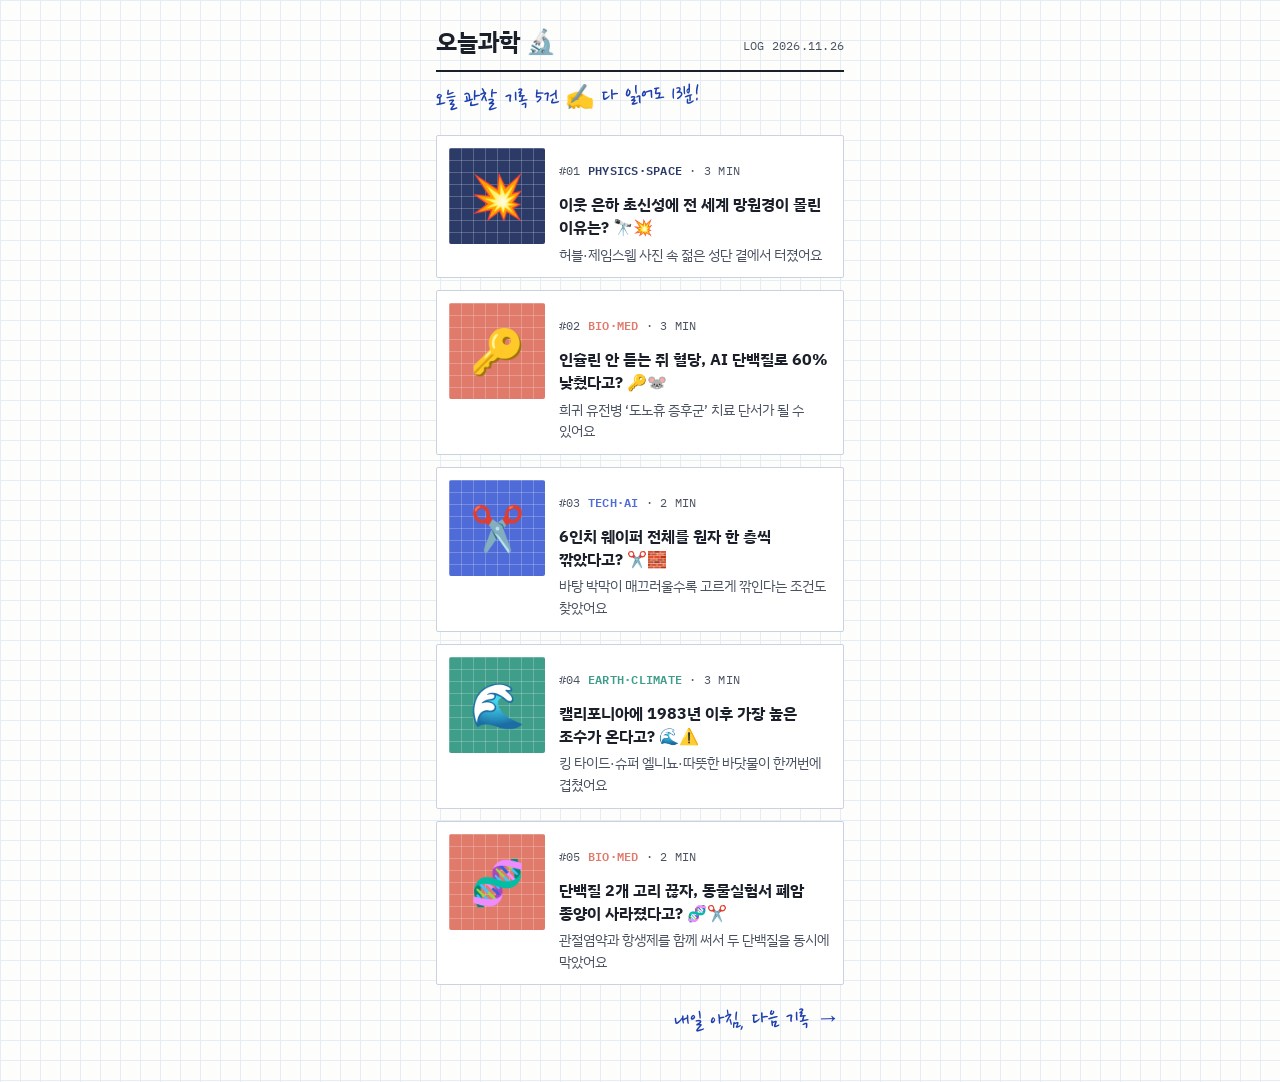
==== index.html @ 79f29097 "맨 앞 주소에서 web 화면으로 자동 이동하는 index.html 추가 Co-Authored-By: Claude Opus 5.5 <noreply@anthropic.com>" ====
<!doctype html>
<html lang="ko">
<head>
  <!-- 한글이 깨지지 않도록 글자 인코딩을 정한다 -->
  <meta charset="utf-8">
  <!-- 휴대폰에서 화면 폭에 맞게 보이도록 한다 -->
  <meta name="viewport" content="width=device-width, initial-scale=1">
  <title>오늘과학</title>
  <!-- 0초 뒤 web 폴더로 이동한다 (자바스크립트가 꺼져 있어도 동작) -->
  <meta http-equiv="refresh" content="0; url=web/">
  <!-- 자바스크립트로도 바로 이동한다 (뒤로 가기 때 이 빈 페이지가 다시 나오지 않게 replace 사용) -->
  <script>location.replace("web/");</script>
</head>
<body>
  <!-- 자동 이동이 안 될 때 누를 수 있는 링크 -->
  <p><a href="web/">오늘과학으로 이동하기</a></p>
</body>
</html>
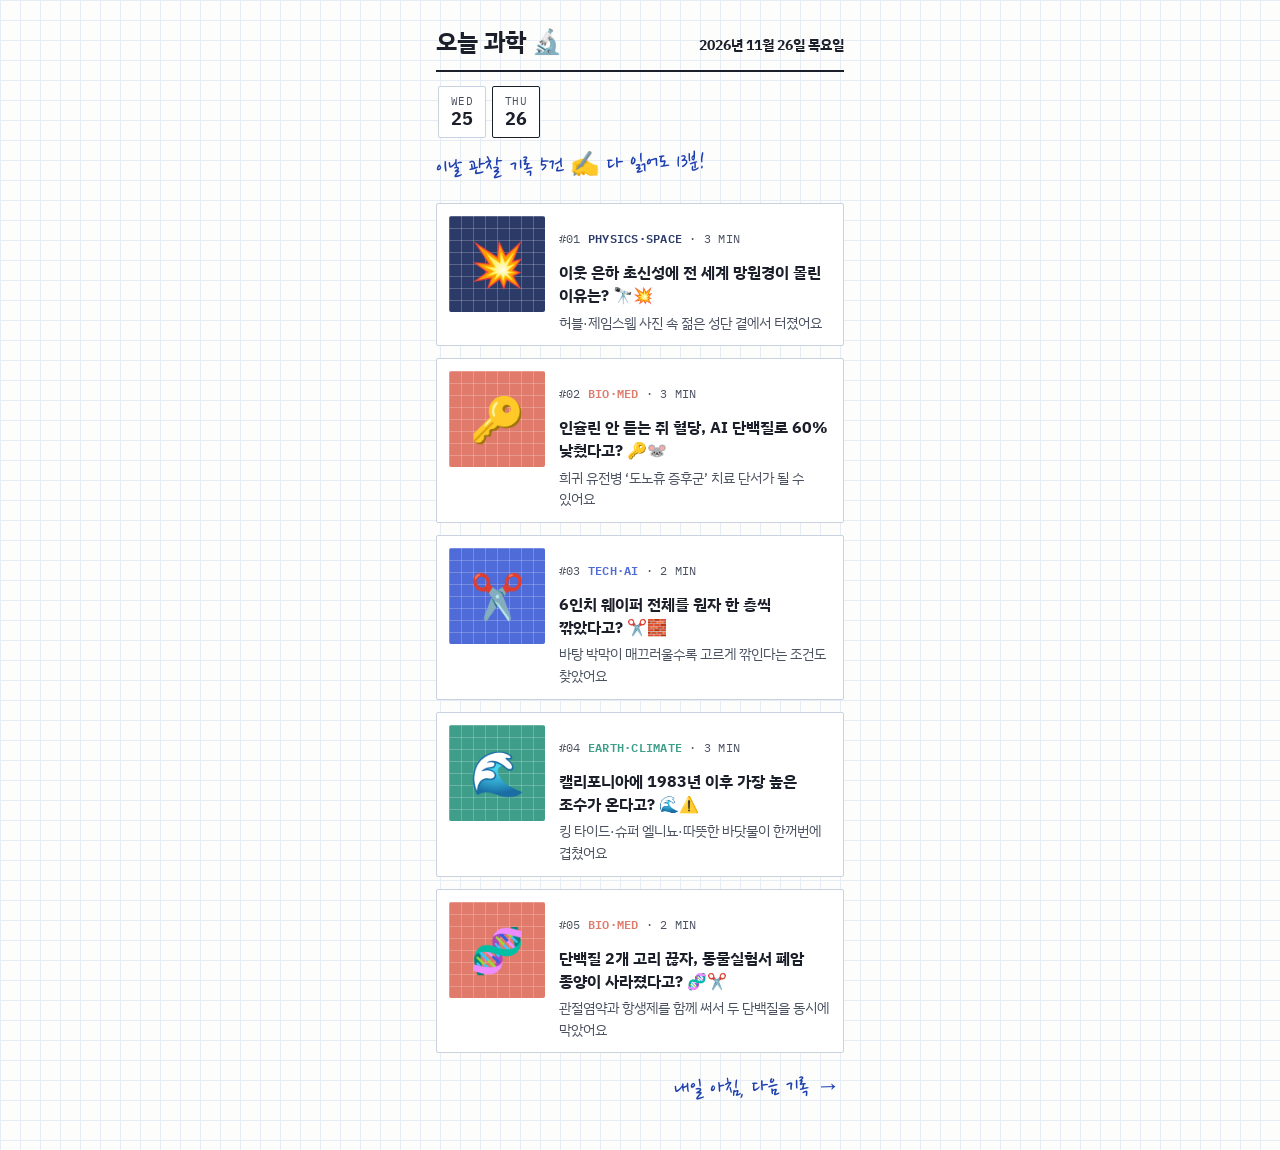
==== commit dc08cc40: "이름 "오늘 과학", 날짜 표시 변경, 지난 뉴스 날짜 띠 추가 - 이름 띄어쓰기: 목록 맨 위, 탭 제목, manifest, 아이폰 앱 제목 - 오른쪽 위 날짜를 "2026년 1" ====
--- a/index.html
+++ b/index.html
@@ -5,7 +5,12 @@
   <meta charset="utf-8">
   <!-- 휴대폰에서 화면 폭에 맞게 보이도록 한다 -->
   <meta name="viewport" content="width=device-width, initial-scale=1">
-  <title>오늘과학</title>
+  <title>오늘 과학</title>
+  <!-- 검색엔진에 이 페이지를 올리지 말고(noindex), 링크도 따라가지 말라고(nofollow) 알린다 -->
+  <meta name="robots" content="noindex, nofollow">
+  <!-- 브라우저 탭 아이콘 (web 폴더의 앱 아이콘을 같이 쓴다) -->
+  <link rel="icon" href="web/icon.svg" type="image/svg+xml">
+  <link rel="icon" href="web/icon-192.png" sizes="192x192" type="image/png">
   <!-- 0초 뒤 web 폴더로 이동한다 (자바스크립트가 꺼져 있어도 동작) -->
   <meta http-equiv="refresh" content="0; url=web/">
   <!-- 자바스크립트로도 바로 이동한다 (뒤로 가기 때 이 빈 페이지가 다시 나오지 않게 replace 사용) -->
@@ -13,6 +18,6 @@
 </head>
 <body>
   <!-- 자동 이동이 안 될 때 누를 수 있는 링크 -->
-  <p><a href="web/">오늘과학으로 이동하기</a></p>
+  <p><a href="web/">오늘 과학으로 이동하기</a></p>
 </body>
 </html>
